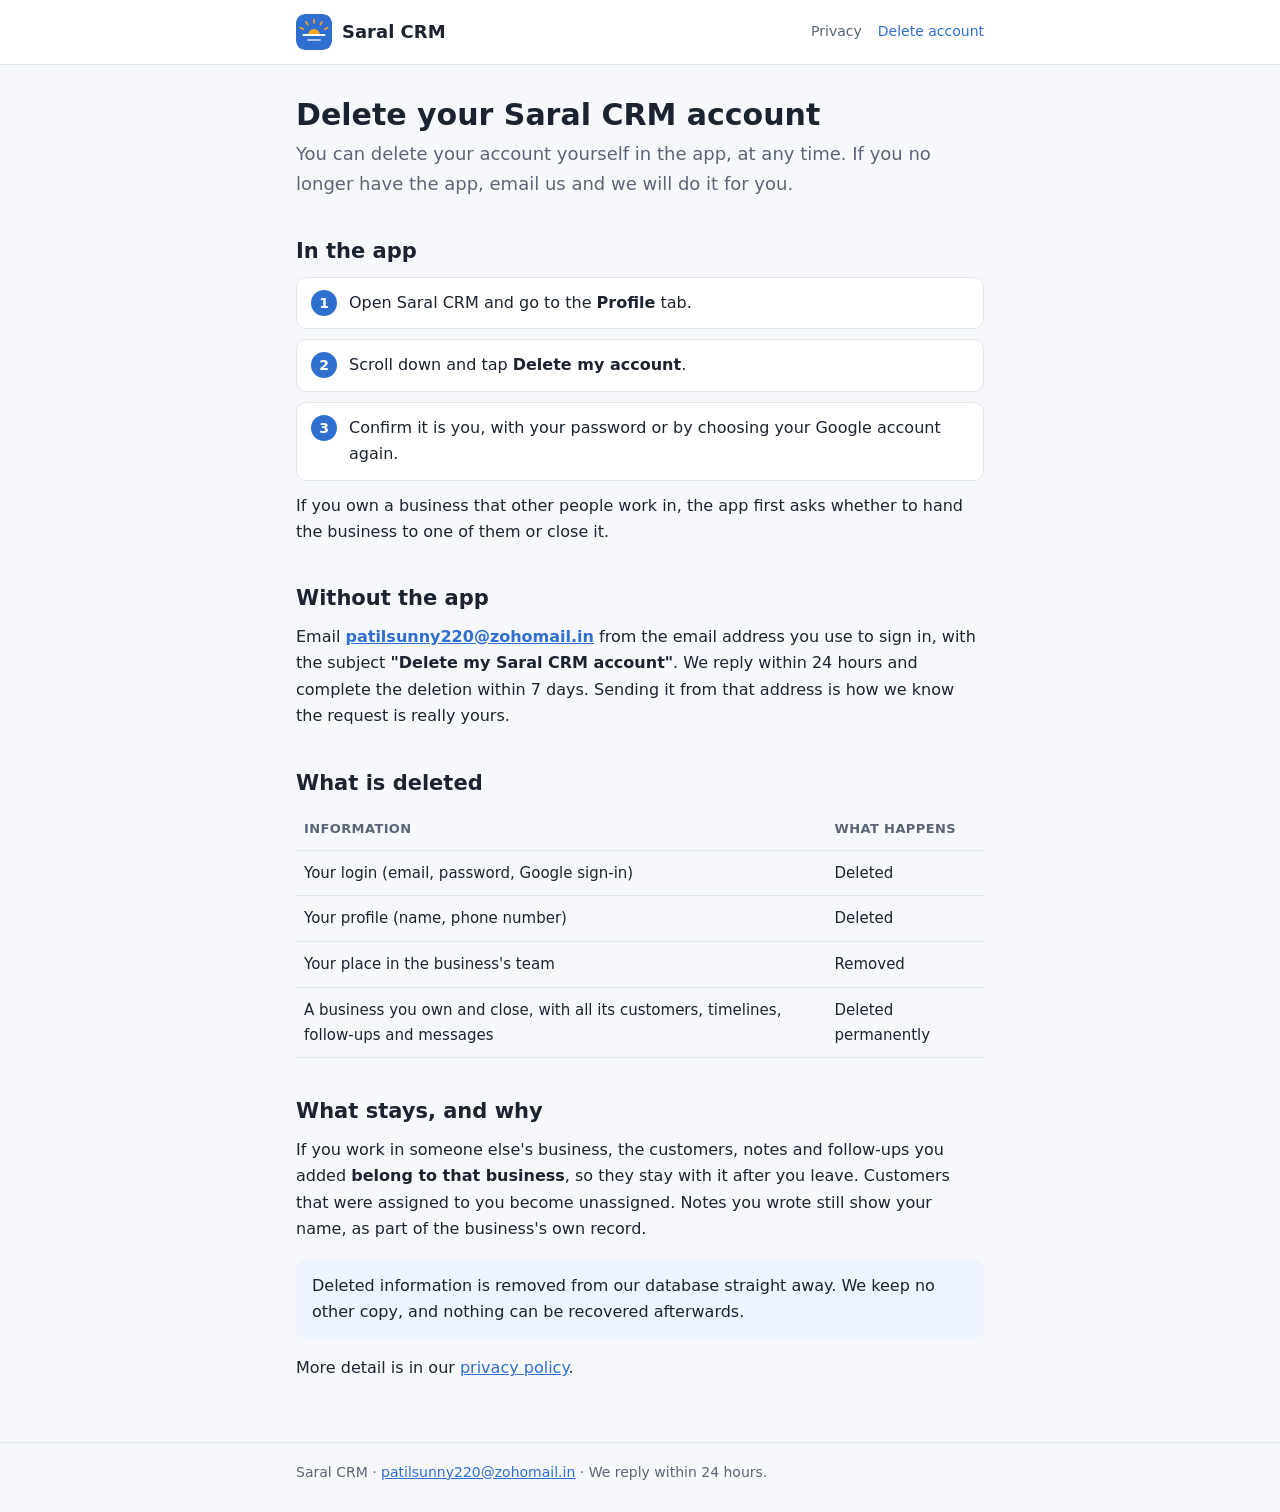
==== delete-account.html @ 946c12c2 "files uploaded for privacy policy" ====
<!doctype html>
<html lang="en">
<head>
<meta charset="utf-8">
<meta name="viewport" content="width=device-width, initial-scale=1">
<title>Delete Your Account · Saral CRM</title>
<meta name="description" content="How to delete your Saral CRM account and data, in the app or by email, and what is removed.">
<link rel="icon" href="icon.svg" type="image/svg+xml">
<link rel="stylesheet" href="style.css">
</head>
<body>
<header class="site"><div class="wrap">
  <a class="brand" href="index.html"><img class="mark" src="icon.svg" alt="" width="36" height="36">Saral CRM</a>
  <nav class="links">
    <a href="privacy.html">Privacy</a>
    <a href="delete-account.html" aria-current="page">Delete account</a>
  </nav>
</div></header>

<main><div class="wrap">
  <h1>Delete your Saral CRM account</h1>
  <p class="lead">You can delete your account yourself in the app, at any time.
  If you no longer have the app, email us and we will do it for you.</p>

  <h2>In the app</h2>
  <ol class="steps">
    <li>Open Saral CRM and go to the <strong>Profile</strong> tab.</li>
    <li>Scroll down and tap <strong>Delete my account</strong>.</li>
    <li>Confirm it is you, with your password or by choosing your Google
    account again.</li>
  </ol>
  <p>If you own a business that other people work in, the app first asks
  whether to hand the business to one of them or close it.</p>

  <h2>Without the app</h2>
  <p>Email <a href="mailto:patilsunny220@zohomail.in?subject=Delete%20my%20Saral%20CRM%20account"><strong>patilsunny220@zohomail.in</strong></a>
  from the email address you use to sign in, with the subject
  <strong>"Delete my Saral CRM account"</strong>. We reply within 24 hours and
  complete the deletion within 7 days. Sending it from that address is how we
  know the request is really yours.</p>

  <h2>What is deleted</h2>
  <table>
    <thead><tr><th>Information</th><th>What happens</th></tr></thead>
    <tbody>
      <tr><td>Your login (email, password, Google sign-in)</td><td>Deleted</td></tr>
      <tr><td>Your profile (name, phone number)</td><td>Deleted</td></tr>
      <tr><td>Your place in the business's team</td><td>Removed</td></tr>
      <tr><td>A business you own and close, with all its customers,
      timelines, follow-ups and messages</td><td>Deleted permanently</td></tr>
    </tbody>
  </table>

  <h2>What stays, and why</h2>
  <p>If you work in someone else's business, the customers, notes and
  follow-ups you added <strong>belong to that business</strong>, so they stay
  with it after you leave. Customers that were assigned to you become
  unassigned. Notes you wrote still show your name, as part of the business's
  own record.</p>
  <div class="note">Deleted information is removed from our database
  straight away. We keep no other copy, and nothing can be recovered
  afterwards.</div>

  <p>More detail is in our <a href="privacy.html">privacy policy</a>.</p>
</div></main>

<footer class="site"><div class="wrap">
  Saral CRM · <a href="mailto:patilsunny220@zohomail.in">patilsunny220@zohomail.in</a> · We reply within 24 hours.
</div></footer>
</body>
</html>
---- style.css ----
:root {
  --bg: #f7f8fb;
  --surface: #ffffff;
  --text: #1c2330;
  --muted: #5b6577;
  --line: #e2e6ee;
  --brand: #2f6fd0;
  --brand-ink: #ffffff;
  --sun: #f5a623;
  --note: #eef4fd;
}
@media (prefers-color-scheme: dark) {
  :root:not([data-theme="light"]) {
    --bg: #11151c;
    --surface: #181e28;
    --text: #e8ecf3;
    --muted: #a3adbd;
    --line: #2a3242;
    --brand: #6f9fe8;
    --brand-ink: #0d1420;
    --note: #1b2638;
  }
}
:root[data-theme="dark"] {
  --bg: #11151c;
  --surface: #181e28;
  --text: #e8ecf3;
  --muted: #a3adbd;
  --line: #2a3242;
  --brand: #6f9fe8;
  --brand-ink: #0d1420;
  --note: #1b2638;
}
* { box-sizing: border-box; }
html { -webkit-text-size-adjust: 100%; }
body {
  margin: 0;
  background: var(--bg);
  color: var(--text);
  font: 16px/1.65 system-ui, -apple-system, "Segoe UI", Roboto, "Noto Sans", sans-serif;
}
.wrap { max-width: 720px; margin: 0 auto; padding: 0 16px; }
header.site {
  border-bottom: 1px solid var(--line);
  background: var(--surface);
}
header.site .wrap {
  display: flex; align-items: center; gap: 12px;
  padding-top: 14px; padding-bottom: 14px;
}
header.site a.brand {
  display: flex; align-items: center; gap: 10px;
  color: var(--text); text-decoration: none; font-weight: 700; font-size: 18px;
}
.mark { width: 36px; height: 36px; border-radius: 9px; flex: none; }
nav.links { margin-left: auto; display: flex; gap: 16px; font-size: 14px; }
nav.links a { color: var(--muted); text-decoration: none; }
nav.links a:hover, nav.links a[aria-current="page"] { color: var(--brand); }
main { padding: 32px 0 48px; }
h1 { font-size: 30px; line-height: 1.2; margin: 0 0 6px; }
h2 { font-size: 21px; margin: 36px 0 8px; }
h3 { font-size: 17px; margin: 22px 0 4px; }
p, ul, ol { margin: 0 0 12px; }
li { margin-bottom: 6px; }
a { color: var(--brand); }
.updated { color: var(--muted); font-size: 14px; margin-bottom: 20px; }
.lead { font-size: 18px; color: var(--muted); }
.note {
  background: var(--note); border-radius: 10px;
  padding: 14px 16px; margin: 16px 0;
}
.steps { counter-reset: step; list-style: none; padding: 0; }
.steps li {
  counter-increment: step; position: relative;
  padding: 12px 14px 12px 52px; margin-bottom: 10px;
  background: var(--surface); border: 1px solid var(--line); border-radius: 10px;
}
.steps li::before {
  content: counter(step);
  position: absolute; left: 14px; top: 12px;
  width: 26px; height: 26px; border-radius: 50%;
  background: var(--brand); color: var(--brand-ink);
  font-weight: 700; font-size: 14px; line-height: 26px; text-align: center;
}
.cards { display: grid; gap: 12px; grid-template-columns: repeat(auto-fit, minmax(220px, 1fr)); margin: 24px 0; }
.card {
  display: block; padding: 16px; border-radius: 12px;
  background: var(--surface); border: 1px solid var(--line);
  color: var(--text); text-decoration: none;
}
.card strong { display: block; color: var(--brand); margin-bottom: 2px; }
.card span { color: var(--muted); font-size: 14px; }
table { width: 100%; border-collapse: collapse; margin: 8px 0 16px; font-size: 15px; }
th, td { text-align: left; vertical-align: top; padding: 10px 8px; border-bottom: 1px solid var(--line); }
th { color: var(--muted); font-weight: 600; font-size: 13px; text-transform: uppercase; letter-spacing: .03em; }
footer.site { border-top: 1px solid var(--line); color: var(--muted); font-size: 14px; }
footer.site .wrap { padding-top: 18px; padding-bottom: 28px; }
@media (max-width: 480px) {
  h1 { font-size: 25px; }
  nav.links { gap: 12px; }
  table, thead, tbody, tr, th, td { display: block; }
  thead { display: none; }
  td { border: none; padding: 2px 0; }
  tr { border-bottom: 1px solid var(--line); padding: 10px 0; }
}
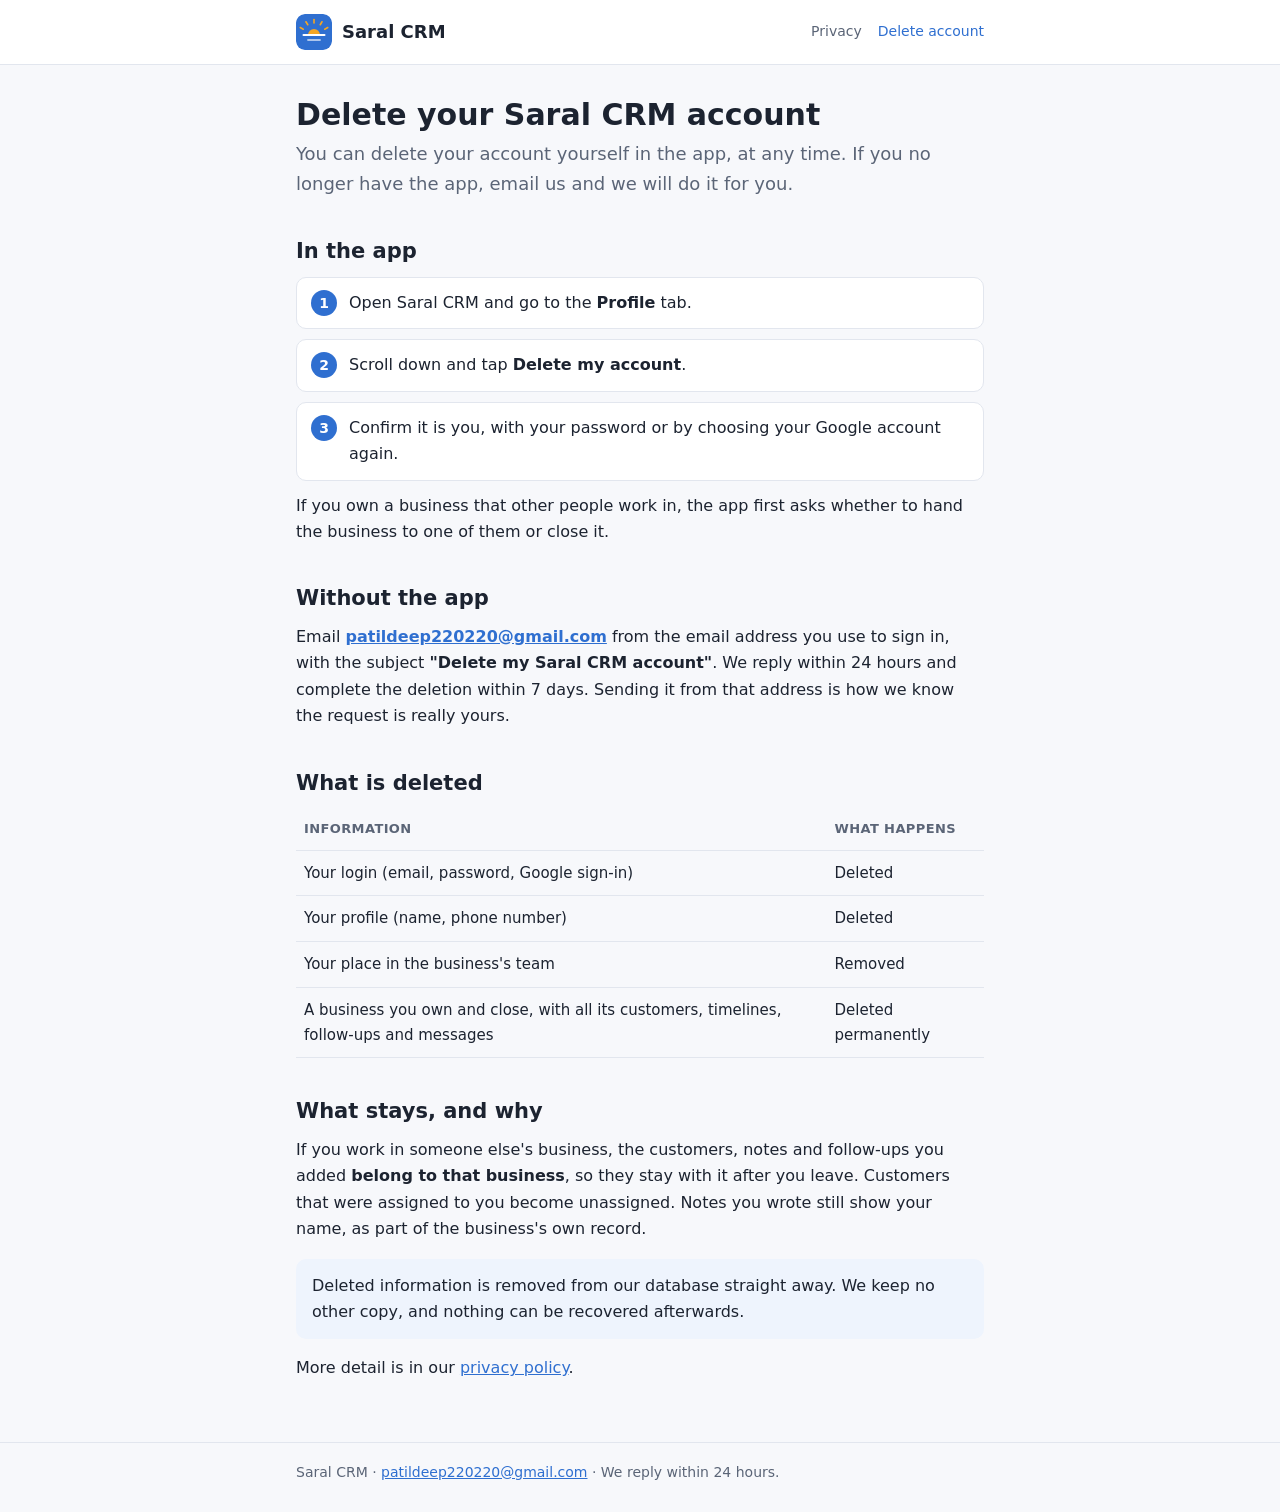
==== commit 19f38677: "Correcting email address and name." ====
--- a/delete-account.html
+++ b/delete-account.html
@@ -33,7 +33,7 @@
   whether to hand the business to one of them or close it.</p>
 
   <h2>Without the app</h2>
-  <p>Email <a href="mailto:patilsunny220@zohomail.in?subject=Delete%20my%20Saral%20CRM%20account"><strong>patilsunny220@zohomail.in</strong></a>
+  <p>Email <a href="mailto:patildeep220220@gmail.com?subject=Delete%20my%20Saral%20CRM%20account"><strong>patildeep220220@gmail.com</strong></a>
   from the email address you use to sign in, with the subject
   <strong>"Delete my Saral CRM account"</strong>. We reply within 24 hours and
   complete the deletion within 7 days. Sending it from that address is how we
@@ -65,7 +65,7 @@
 </div></main>
 
 <footer class="site"><div class="wrap">
-  Saral CRM · <a href="mailto:patilsunny220@zohomail.in">patilsunny220@zohomail.in</a> · We reply within 24 hours.
+  Saral CRM · <a href="mailto:patildeep220220@gmail.com">patildeep220220@gmail.com</a> · We reply within 24 hours.
 </div></footer>
 </body>
 </html>
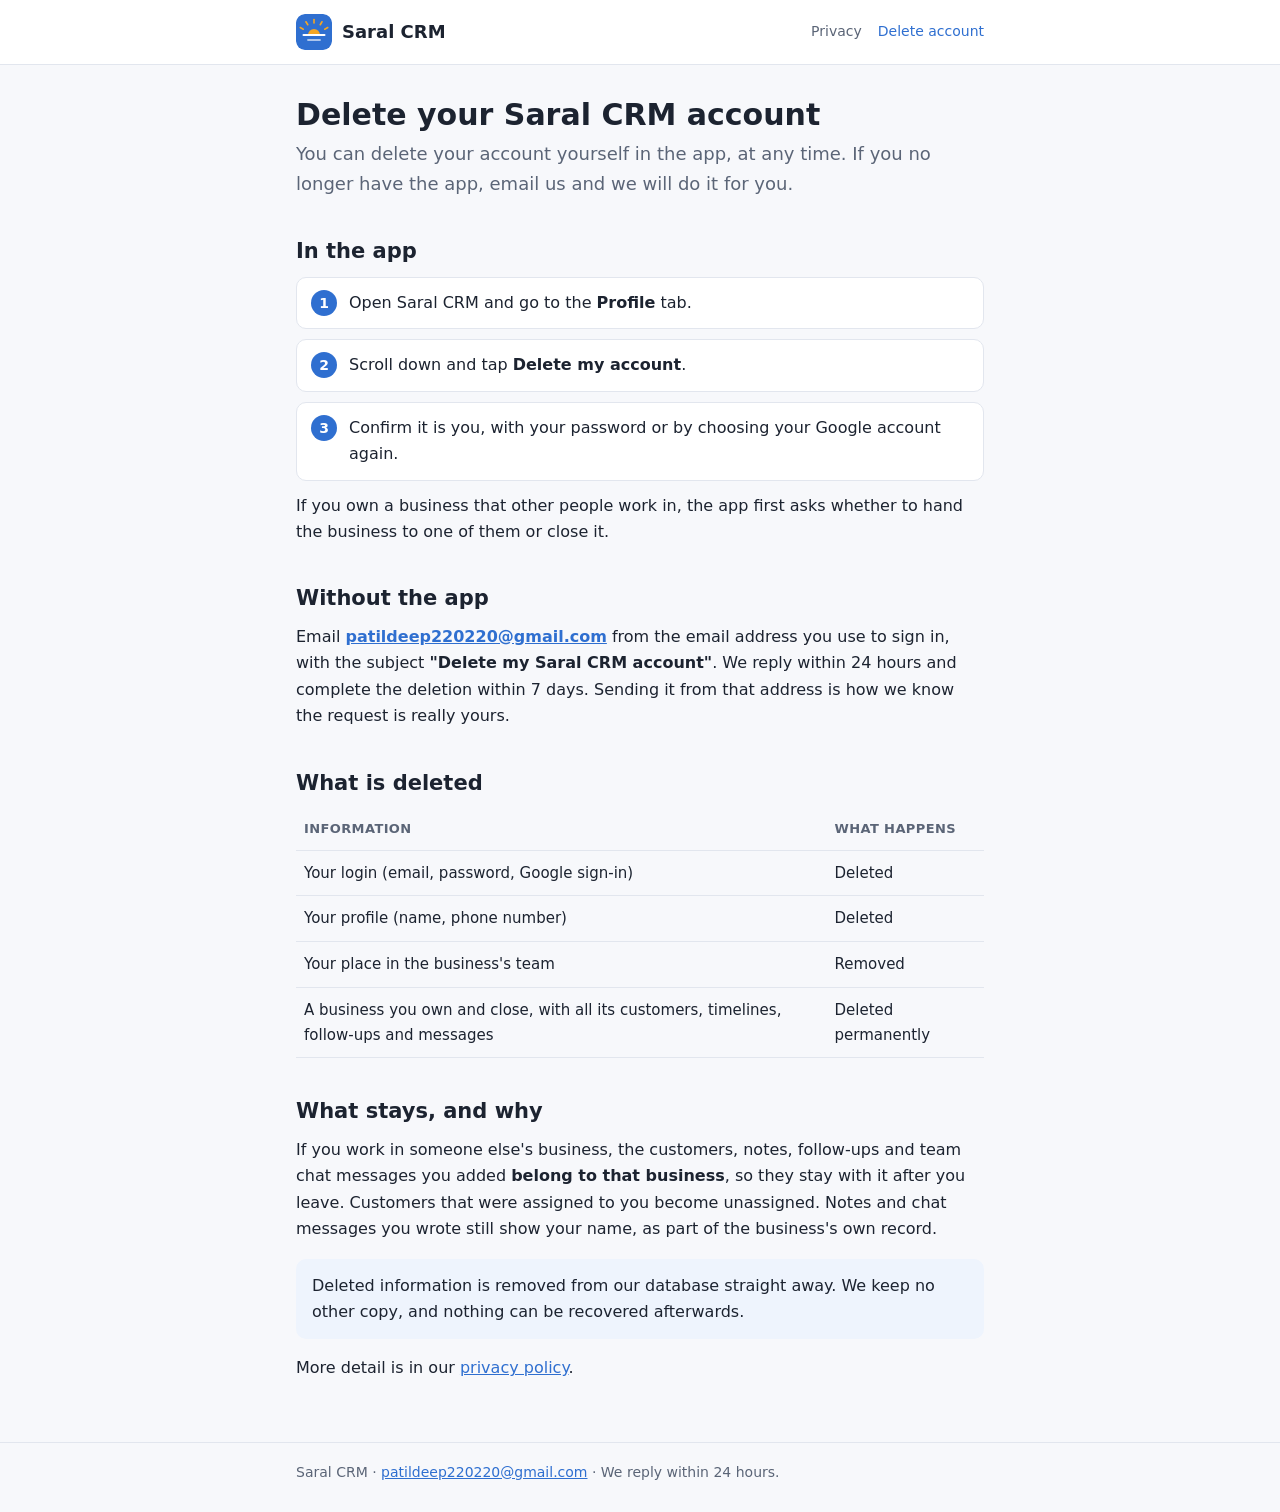
==== commit bcf921f8: "Updated Privacy and Delete policy" ====
--- a/delete-account.html
+++ b/delete-account.html
@@ -52,10 +52,11 @@
   </table>
 
   <h2>What stays, and why</h2>
-  <p>If you work in someone else's business, the customers, notes and
-  follow-ups you added <strong>belong to that business</strong>, so they stay
+  <p>If you work in someone else's business, the customers, notes,
+  follow-ups and team chat messages you added <strong>belong to that
+  business</strong>, so they stay
   with it after you leave. Customers that were assigned to you become
-  unassigned. Notes you wrote still show your name, as part of the business's
+  unassigned. Notes and chat messages you wrote still show your name, as part of the business's
   own record.</p>
   <div class="note">Deleted information is removed from our database
   straight away. We keep no other copy, and nothing can be recovered
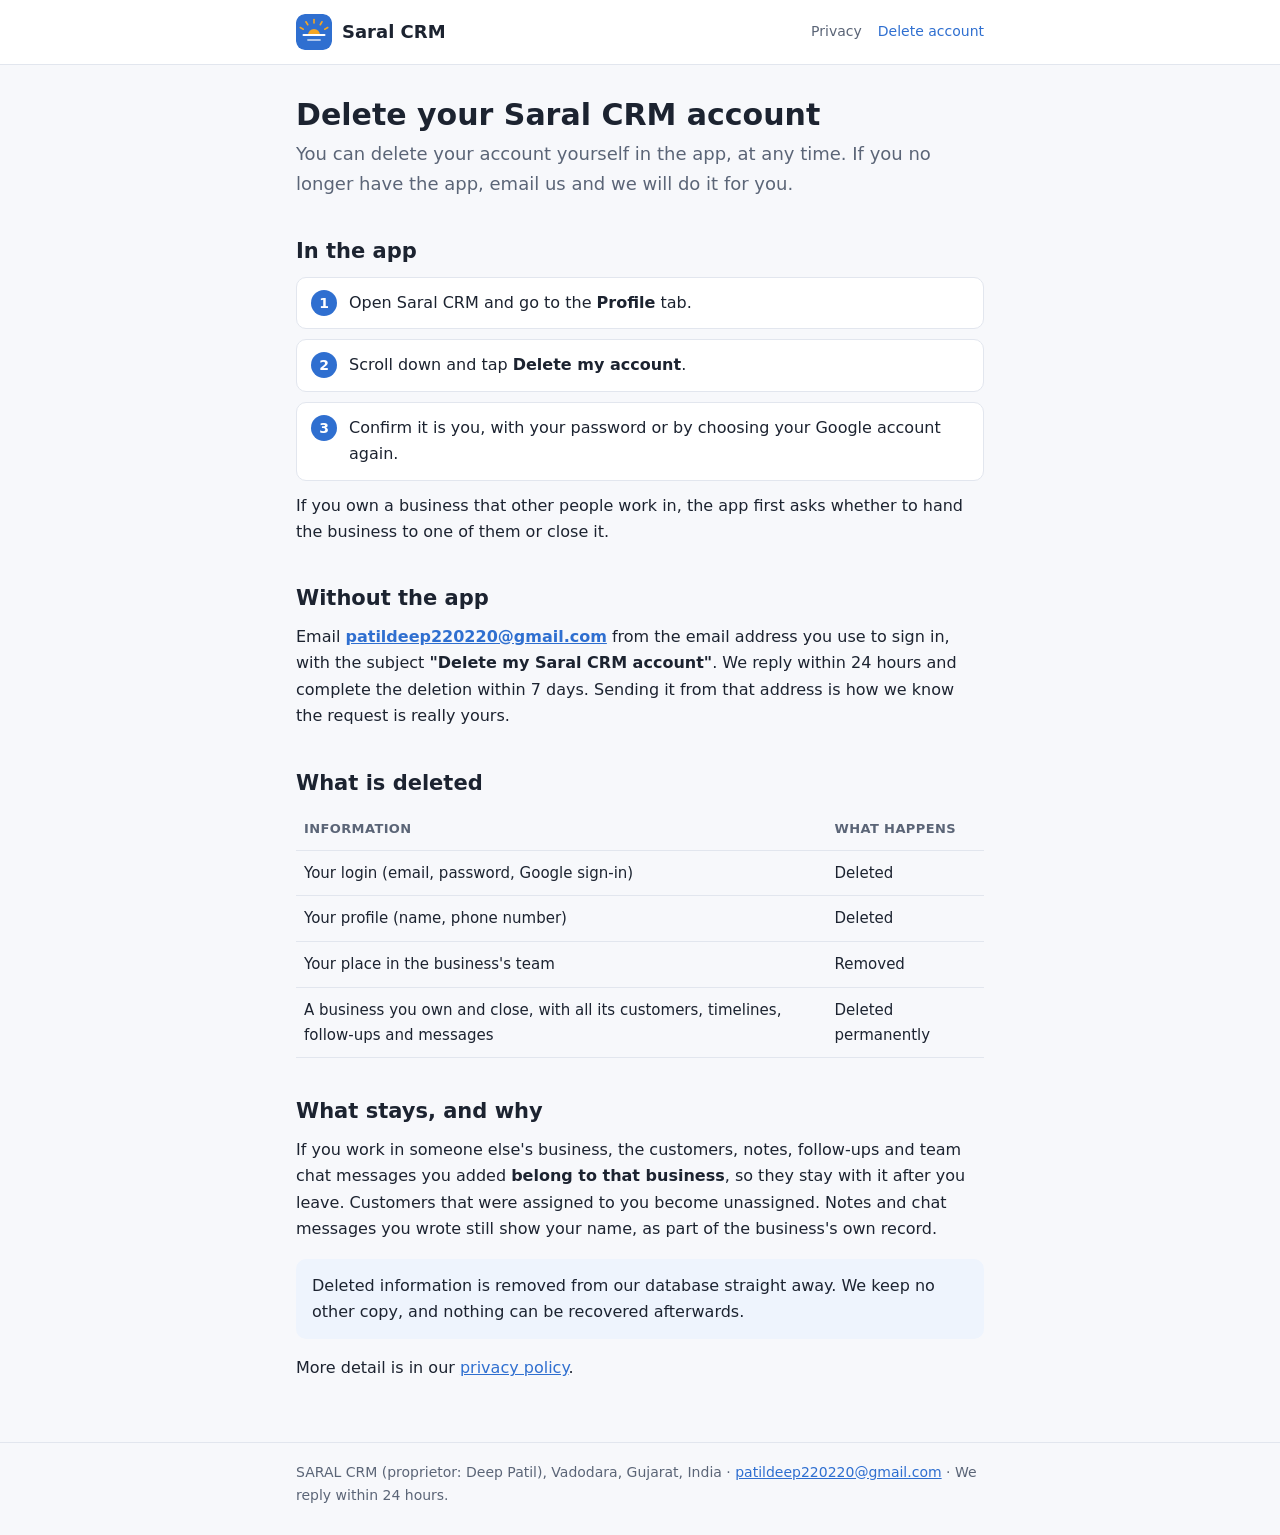
==== commit a2017622: "Add files via upload updated footer with proprietor details" ====
--- a/delete-account.html
+++ b/delete-account.html
@@ -66,7 +66,7 @@
 </div></main>
 
 <footer class="site"><div class="wrap">
-  Saral CRM · <a href="mailto:patildeep220220@gmail.com">patildeep220220@gmail.com</a> · We reply within 24 hours.
+  SARAL CRM (proprietor: Deep Patil), Vadodara, Gujarat, India · <a href="mailto:patildeep220220@gmail.com">patildeep220220@gmail.com</a> · We reply within 24 hours.
 </div></footer>
 </body>
 </html>
